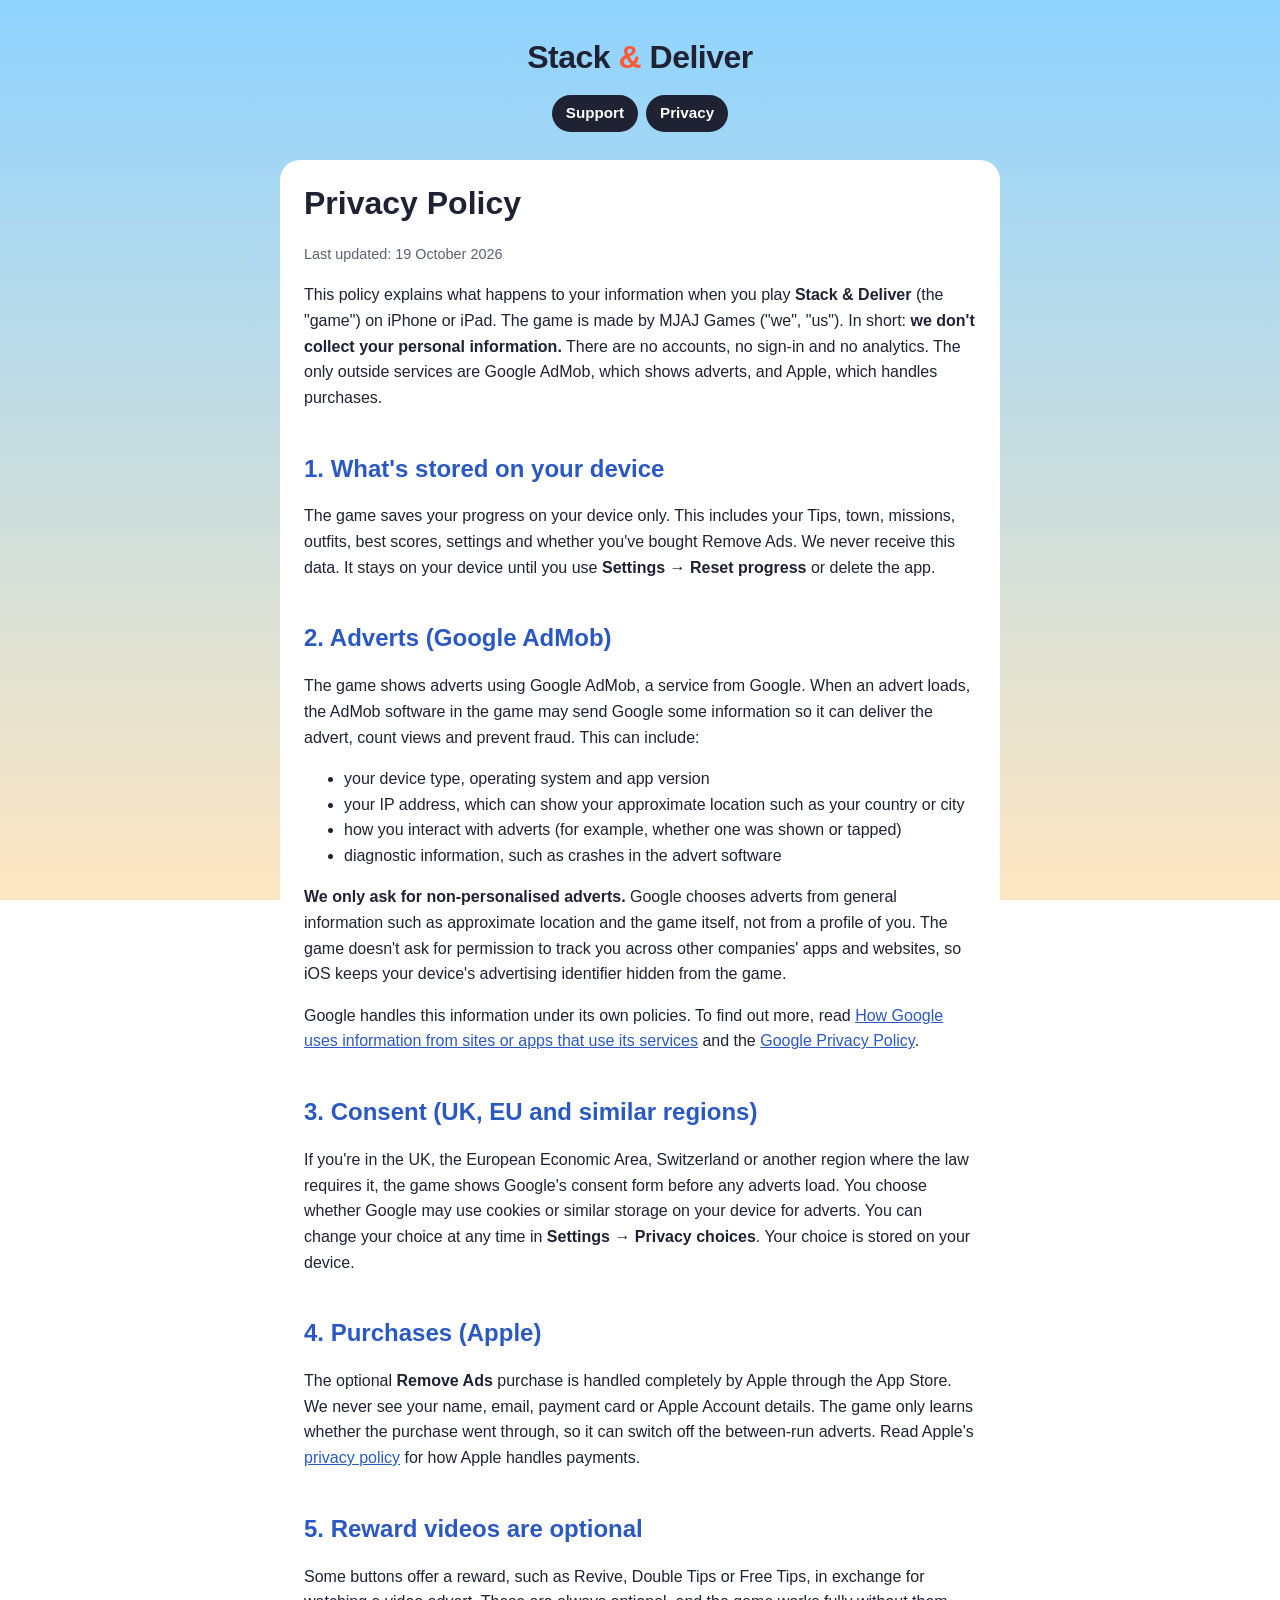
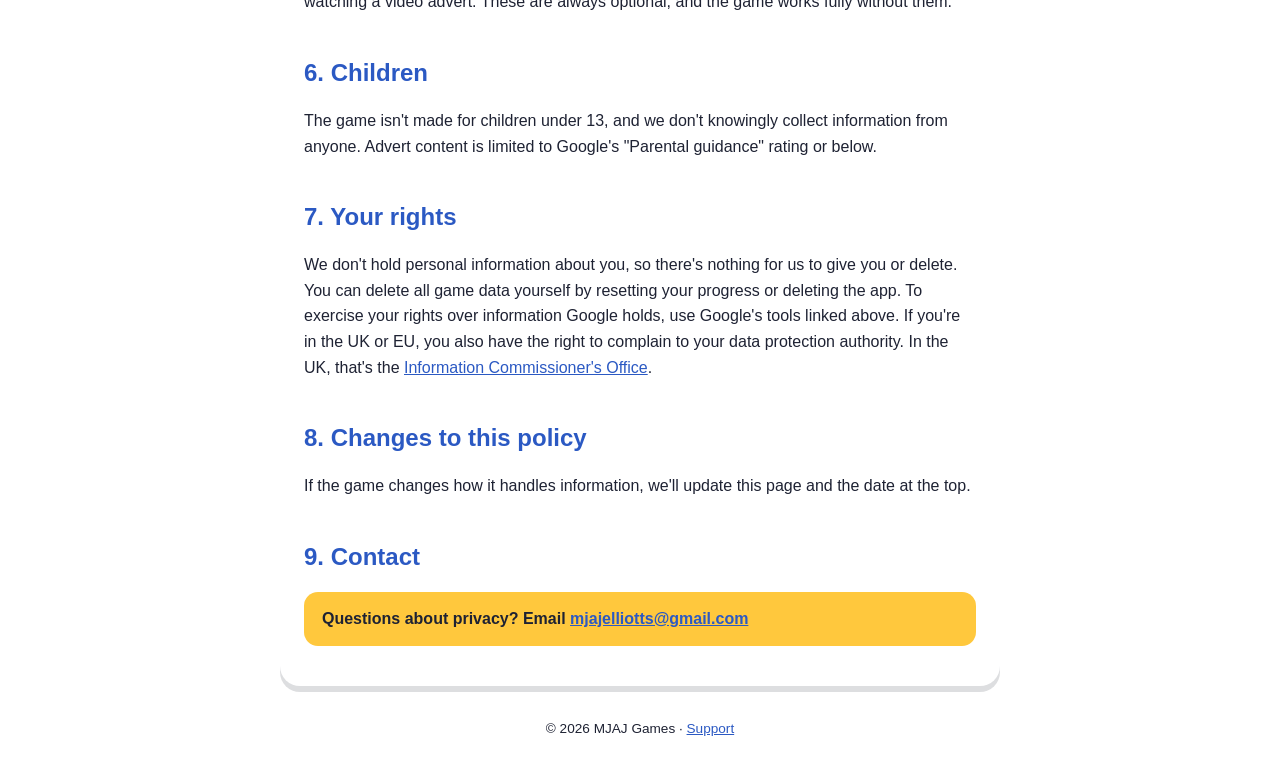
==== privacy.html @ 8db882d6 "Privacy policy and support pages Co-Authored-By: Claude Opus 5.5 <noreply@anthropic.com>" ====
<!doctype html>
<html lang="en">
<head>
  <meta charset="utf-8">
  <meta name="viewport" content="width=device-width, initial-scale=1">
  <title>Stack &amp; Deliver Privacy</title>
  <meta name="description" content="Privacy policy for the Stack & Deliver game.">
  <link rel="stylesheet" href="style.css">
</head>
<body>
  <header>
    <p class="logo"><a href="./">Stack <span>&amp;</span> Deliver</a></p>
    <nav><a href="support.html">Support</a><a href="privacy.html">Privacy</a></nav>
  </header>
  <main>
    <h1>Privacy Policy</h1>
    <p class="updated">Last updated: 19 October 2026</p>
    <p>This policy explains what happens to your information when you play <strong>Stack &amp; Deliver</strong> (the "game") on iPhone or iPad. The game is made by MJAJ Games ("we", "us"). In short: <strong>we don't collect your personal information.</strong> There are no accounts, no sign-in and no analytics. The only outside services are Google AdMob, which shows adverts, and Apple, which handles purchases.</p>

    <h2>1. What's stored on your device</h2>
    <p>The game saves your progress on your device only. This includes your Tips, town, missions, outfits, best scores, settings and whether you've bought Remove Ads. We never receive this data. It stays on your device until you use <strong>Settings &rarr; Reset progress</strong> or delete the app.</p>

    <h2>2. Adverts (Google AdMob)</h2>
    <p>The game shows adverts using Google AdMob, a service from Google. When an advert loads, the AdMob software in the game may send Google some information so it can deliver the advert, count views and prevent fraud. This can include:</p>
    <ul>
      <li>your device type, operating system and app version</li>
      <li>your IP address, which can show your approximate location such as your country or city</li>
      <li>how you interact with adverts (for example, whether one was shown or tapped)</li>
      <li>diagnostic information, such as crashes in the advert software</li>
    </ul>
    <p><strong>We only ask for non-personalised adverts.</strong> Google chooses adverts from general information such as approximate location and the game itself, not from a profile of you. The game doesn't ask for permission to track you across other companies' apps and websites, so iOS keeps your device's advertising identifier hidden from the game.</p>
    <p>Google handles this information under its own policies. To find out more, read <a href="https://policies.google.com/technologies/partner-sites">How Google uses information from sites or apps that use its services</a> and the <a href="https://policies.google.com/privacy">Google Privacy Policy</a>.</p>

    <h2>3. Consent (UK, EU and similar regions)</h2>
    <p>If you're in the UK, the European Economic Area, Switzerland or another region where the law requires it, the game shows Google's consent form before any adverts load. You choose whether Google may use cookies or similar storage on your device for adverts. You can change your choice at any time in <strong>Settings &rarr; Privacy choices</strong>. Your choice is stored on your device.</p>

    <h2>4. Purchases (Apple)</h2>
    <p>The optional <strong>Remove Ads</strong> purchase is handled completely by Apple through the App Store. We never see your name, email, payment card or Apple Account details. The game only learns whether the purchase went through, so it can switch off the between-run adverts. Read Apple's <a href="https://www.apple.com/legal/privacy/">privacy policy</a> for how Apple handles payments.</p>

    <h2>5. Reward videos are optional</h2>
    <p>Some buttons offer a reward, such as Revive, Double Tips or Free Tips, in exchange for watching a video advert. These are always optional, and the game works fully without them.</p>

    <h2>6. Children</h2>
    <p>The game isn't made for children under 13, and we don't knowingly collect information from anyone. Advert content is limited to Google's "Parental guidance" rating or below.</p>

    <h2>7. Your rights</h2>
    <p>We don't hold personal information about you, so there's nothing for us to give you or delete. You can delete all game data yourself by resetting your progress or deleting the app. To exercise your rights over information Google holds, use Google's tools linked above. If you're in the UK or EU, you also have the right to complain to your data protection authority. In the UK, that's the <a href="https://ico.org.uk/">Information Commissioner's Office</a>.</p>

    <h2>8. Changes to this policy</h2>
    <p>If the game changes how it handles information, we'll update this page and the date at the top.</p>

    <h2>9. Contact</h2>
    <p class="contact">Questions about privacy? Email <a href="mailto:mjajelliotts@gmail.com?subject=Stack%20%26%20Deliver%20privacy">mjajelliotts@gmail.com</a></p>
  </main>
  <footer>&copy; 2026 MJAJ Games &middot; <a href="support.html">Support</a></footer>
</body>
</html>
---- style.css ----
/* Stack & Deliver site: colours from the game's Toy Town palette. */
:root {
  --sky: #8FD3FF;
  --horizon: #FFE7C2;
  --ink: #1E2233;
  --gold: #FFC83D;
  --jacket: #FF5A36;
  --cap: #2B59C3;
  --card: #FFFFFF;
  --muted: #5B6170;
}
* { box-sizing: border-box; }
body {
  margin: 0;
  font-family: -apple-system, BlinkMacSystemFont, "Segoe UI", Roboto, Helvetica, Arial, sans-serif;
  line-height: 1.6;
  color: var(--ink);
  background: linear-gradient(var(--sky), var(--horizon)) fixed;
  min-height: 100vh;
}
header {
  text-align: center;
  padding: 32px 16px 8px;
}
header a { color: var(--ink); text-decoration: none; }
.logo { font-size: 2rem; font-weight: 800; margin: 0; letter-spacing: -0.5px; }
.logo span { color: var(--jacket); }
nav { margin-top: 8px; }
nav a {
  display: inline-block;
  margin: 4px;
  padding: 6px 14px;
  border-radius: 999px;
  background: var(--ink);
  color: #fff;
  font-weight: 600;
  font-size: 0.95rem;
}
main {
  max-width: 720px;
  margin: 16px auto 32px;
  padding: 24px;
  background: var(--card);
  border-radius: 20px;
  box-shadow: 0 6px 0 rgba(30, 34, 51, 0.15);
}
@media (max-width: 760px) { main { margin: 16px; padding: 20px 16px; } }
h1 { margin-top: 0; line-height: 1.2; }
h2 { margin-top: 1.8em; color: var(--cap); line-height: 1.25; }
a { color: var(--cap); }
.updated { color: var(--muted); font-size: 0.9rem; }
.contact {
  background: var(--gold);
  border-radius: 14px;
  padding: 14px 18px;
  font-weight: 600;
}
footer { text-align: center; color: var(--ink); font-size: 0.85rem; padding: 0 16px 32px; }
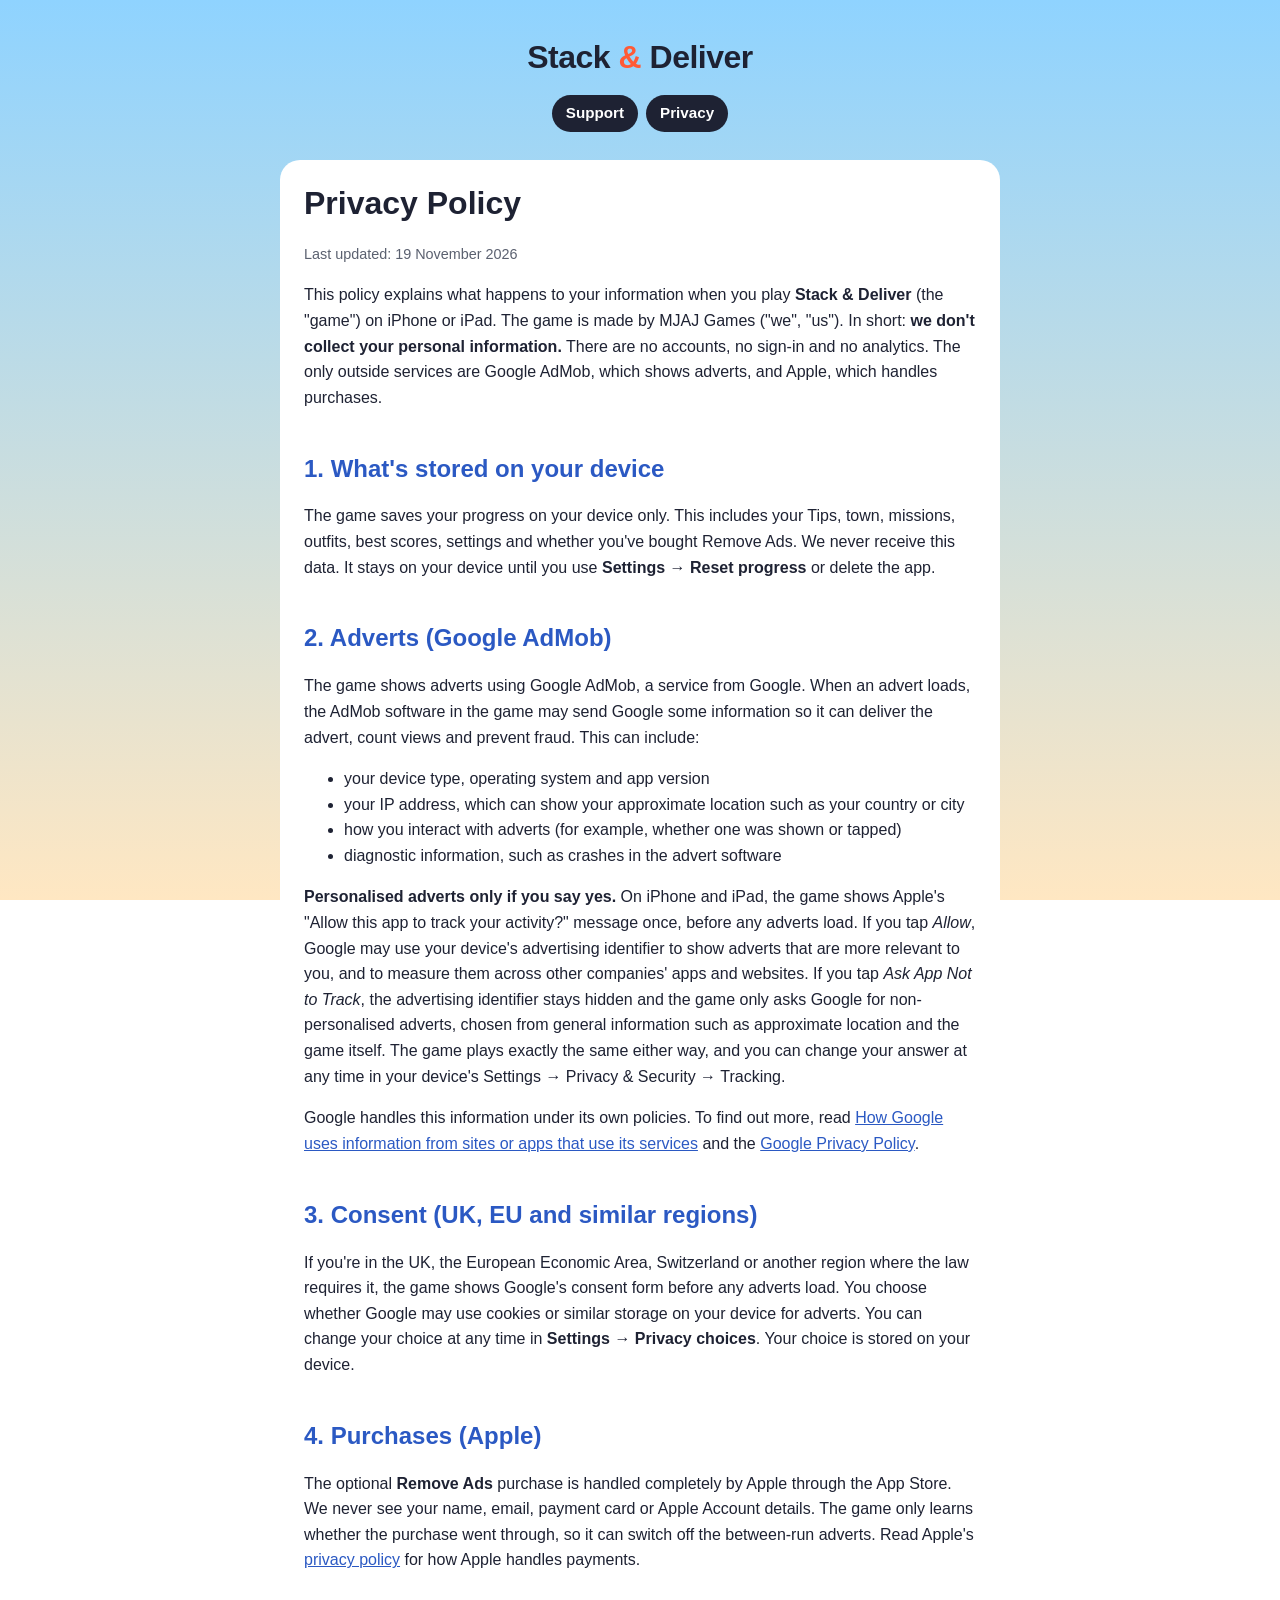
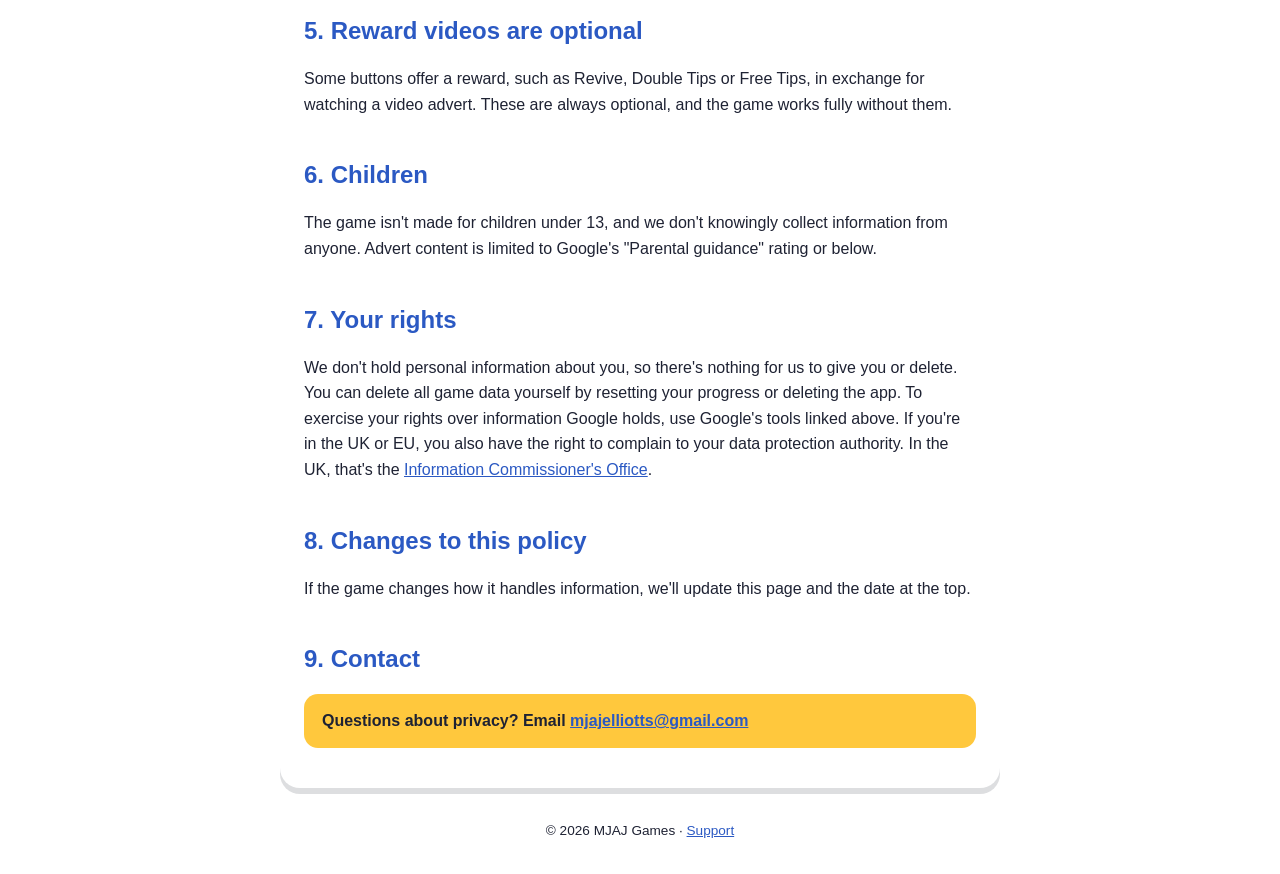
==== commit 73ce559b: "Privacy policy: explain Apple's tracking permission and personalised ads" ====
--- a/privacy.html
+++ b/privacy.html
@@ -14,7 +14,7 @@
   </header>
   <main>
     <h1>Privacy Policy</h1>
-    <p class="updated">Last updated: 19 October 2026</p>
+    <p class="updated">Last updated: 19 November 2026</p>
     <p>This policy explains what happens to your information when you play <strong>Stack &amp; Deliver</strong> (the "game") on iPhone or iPad. The game is made by MJAJ Games ("we", "us"). In short: <strong>we don't collect your personal information.</strong> There are no accounts, no sign-in and no analytics. The only outside services are Google AdMob, which shows adverts, and Apple, which handles purchases.</p>
 
     <h2>1. What's stored on your device</h2>
@@ -28,7 +28,7 @@
       <li>how you interact with adverts (for example, whether one was shown or tapped)</li>
       <li>diagnostic information, such as crashes in the advert software</li>
     </ul>
-    <p><strong>We only ask for non-personalised adverts.</strong> Google chooses adverts from general information such as approximate location and the game itself, not from a profile of you. The game doesn't ask for permission to track you across other companies' apps and websites, so iOS keeps your device's advertising identifier hidden from the game.</p>
+    <p><strong>Personalised adverts only if you say yes.</strong> On iPhone and iPad, the game shows Apple's "Allow this app to track your activity?" message once, before any adverts load. If you tap <em>Allow</em>, Google may use your device's advertising identifier to show adverts that are more relevant to you, and to measure them across other companies' apps and websites. If you tap <em>Ask App Not to Track</em>, the advertising identifier stays hidden and the game only asks Google for non-personalised adverts, chosen from general information such as approximate location and the game itself. The game plays exactly the same either way, and you can change your answer at any time in your device's Settings &rarr; Privacy &amp; Security &rarr; Tracking.</p>
     <p>Google handles this information under its own policies. To find out more, read <a href="https://policies.google.com/technologies/partner-sites">How Google uses information from sites or apps that use its services</a> and the <a href="https://policies.google.com/privacy">Google Privacy Policy</a>.</p>
 
     <h2>3. Consent (UK, EU and similar regions)</h2>
